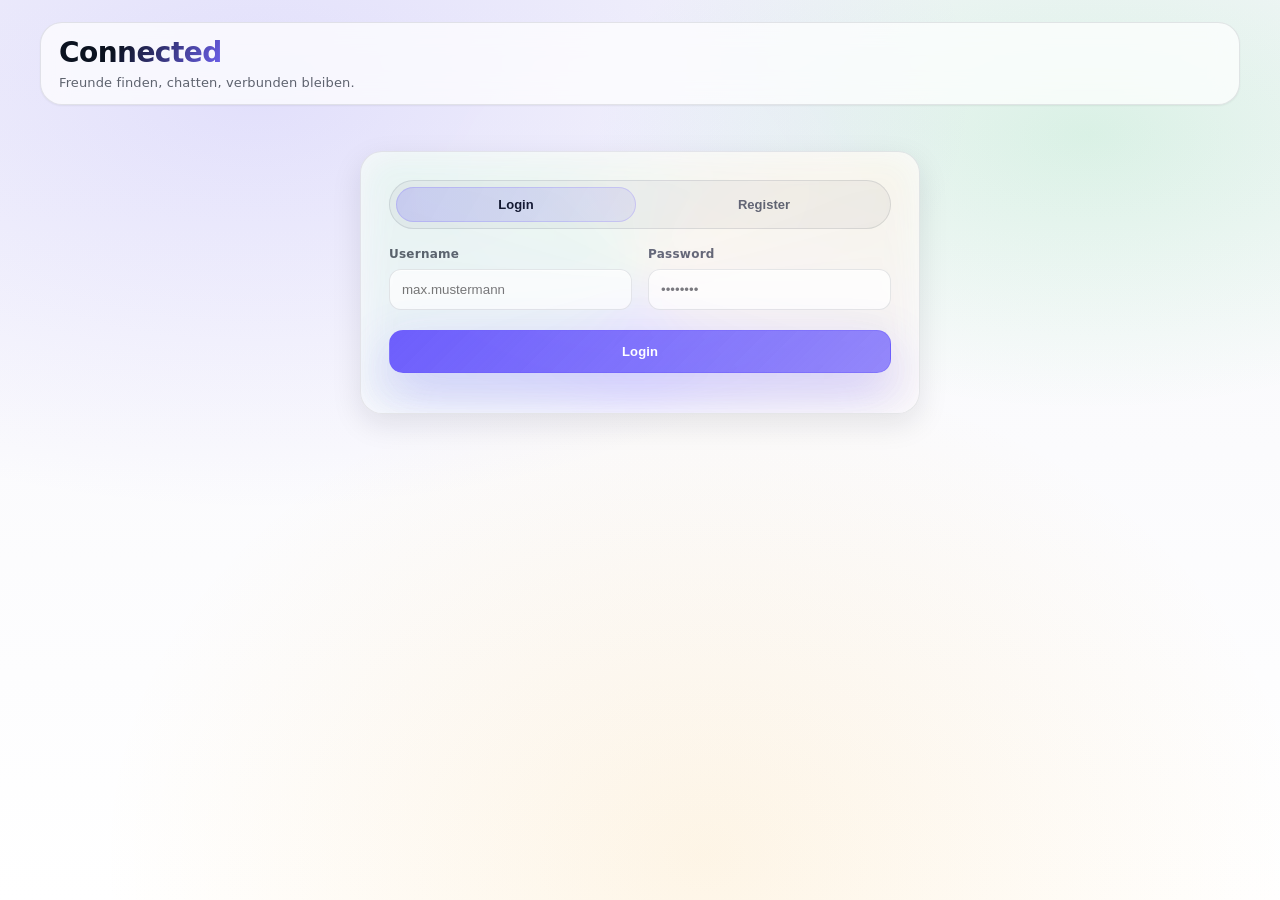
==== Frontend/index.html @ 9538263d "Phase 2 auth modules working" ====
<!DOCTYPE html>
<html lang="de">
<head>
  <meta charset="UTF-8" />
  <meta name="viewport" content="width=device-width, initial-scale=1.0, viewport-fit=cover" />
  <title>Connected - Friends & Chat</title>
  <link rel="stylesheet" href="style.css" />
</head>

<body>
  <div id="app"></div>

  <script type="module" src="./src/app.js?v=2"></script>
</body>
</html>
---- Frontend/style.css ----
/* =========================================================
   CONNECTED – Modern Premium UI (Linear/Vercel-inspired)
   Drop-in replacement for your existing HTML structure
   ========================================================= */

/* -------- Design Tokens -------- */
:root{
  /* Core palette */
  --bg0: #f7f7fb;
  --bg1: #ffffff;
  --surface: rgba(255,255,255,.72);
  --surface-strong: rgba(255,255,255,.88);
  --border: rgba(17, 24, 39, .10);

  --text: #0b1220;
  --text-muted: rgba(11, 18, 32, .65);

  /* Accent: modern violet/blue (premium tech vibe) */
  --accent: #6d5efc;         /* primary */
  --accent2: #22c55e;        /* success */
  --danger: #ef4444;
  --warning: #f59e0b;

  /* Shadows */
  --shadow-sm: 0 1px 2px rgba(0,0,0,.06);
  --shadow: 0 10px 30px rgba(17,24,39,.10);
  --shadow-lg: 0 20px 60px rgba(17,24,39,.14);

  /* Radius & spacing */
  --r-sm: 10px;
  --r: 16px;
  --r-lg: 22px;

  /* Layout */
  --container: 1200px;

  /* Motion */
  --ease: cubic-bezier(.2,.8,.2,1);
  --ease2: cubic-bezier(.16, 1, .3, 1);

  /* Effects */
  --blur: blur(14px);
  --ring: 0 0 0 4px rgba(109,94,252,.18);

  color-scheme: light;
}

/* Auto dark mode */
@media (prefers-color-scheme: dark){
  :root{
    --bg0: #0b0f18;
    --bg1: #0f1624;
    --surface: rgba(15, 22, 36, .70);
    --surface-strong: rgba(15, 22, 36, .86);
    --border: rgba(255,255,255,.10);

    --text: #eef2ff;
    --text-muted: rgba(238,242,255,.62);

    --shadow-sm: 0 1px 2px rgba(0,0,0,.30);
    --shadow: 0 12px 34px rgba(0,0,0,.34);
    --shadow-lg: 0 24px 70px rgba(0,0,0,.44);

    --ring: 0 0 0 4px rgba(109,94,252,.22);

    color-scheme: dark;
  }
}

/* -------- Base Reset -------- */
*{ box-sizing: border-box; }
html, body{ height: 100%; }

body{
  margin: 0;
  font-family: ui-sans-serif, system-ui, -apple-system, "Segoe UI", Roboto, Helvetica, Arial, "Apple Color Emoji", "Segoe UI Emoji";
  color: var(--text);
  background:
    radial-gradient(1200px 700px at 20% 10%, rgba(109,94,252,.16), transparent 60%),
    radial-gradient(900px 500px at 85% 15%, rgba(34,197,94,.14), transparent 55%),
    radial-gradient(1100px 900px at 55% 95%, rgba(245,158,11,.10), transparent 55%),
    linear-gradient(180deg, var(--bg0), var(--bg1));
  overflow-x: hidden;
}

/* subtle grain */
body::before{
  content:"";
  position: fixed;
  inset: 0;
  pointer-events: none;
  opacity: .06;
  background-image: url("data:image/svg+xml,%3Csvg xmlns='http://www.w3.org/2000/svg' width='180' height='180'%3E%3Cfilter id='n'%3E%3CfeTurbulence type='fractalNoise' baseFrequency='.8' numOctaves='3' stitchTiles='stitch'/%3E%3C/filter%3E%3Crect width='180' height='180' filter='url(%23n)' opacity='.6'/%3E%3C/svg%3E");
  mix-blend-mode: overlay;
}

/* -------- Container / Topbar -------- */
.container{
  width: min(var(--container), 94vw);
  margin: 0 auto;
  padding: 22px 0 28px;
}

.topbar{
  display:flex;
  align-items:center;
  justify-content: space-between;
  gap: 16px;
  padding: 14px 18px;
  border: 1px solid var(--border);
  border-radius: var(--r-lg);
  background: var(--surface);
  backdrop-filter: var(--blur);
  box-shadow: var(--shadow-sm);
  position: sticky;
  top: 12px;
  z-index: 30;
}

h1{
  margin: 0;
  font-size: 28px;
  font-weight: 760;
  letter-spacing: -0.02em;
  line-height: 1.15;
  background: linear-gradient(120deg, var(--text) 20%, rgba(109,94,252,.95) 60%, rgba(34,197,94,.85) 95%);
  -webkit-background-clip: text;
  background-clip: text;
  color: transparent;
}

.sub{
  margin: 6px 0 0;
  font-size: 13px;
  color: var(--text-muted);
  letter-spacing: .01em;
}

.userbox{
  display:flex;
  align-items:center;
  gap: 10px;
  padding: 8px 10px;
  border: 1px solid var(--border);
  background: var(--surface-strong);
  border-radius: 999px;
  backdrop-filter: var(--blur);
  box-shadow: var(--shadow-sm);
}

#whoami{
  font-size: 13px;
  color: var(--text-muted);
  padding-left: 6px;
}

/* -------- Cards / Sections -------- */
.card{
  border: 1px solid var(--border);
  border-radius: var(--r-lg);
  background: var(--surface);
  backdrop-filter: var(--blur);
  box-shadow: var(--shadow);
  padding: 22px;
  animation: floatUp .45s var(--ease2);
  transform-origin: 50% 60%;
}

.card:hover{
  box-shadow: var(--shadow-lg);
}

@keyframes floatUp{
  from{ opacity: 0; transform: translateY(18px) scale(.99); }
  to  { opacity: 1; transform: translateY(0) scale(1); }
}

/* -------- Tabs -------- */
.tabs{
  display:flex;
  gap: 8px;
  padding: 6px;
  border-radius: 999px;
  background: rgba(0,0,0,.04);
  border: 1px solid var(--border);
  margin-bottom: 18px;
}

@media (prefers-color-scheme: dark){
  .tabs{ background: rgba(255,255,255,.06); }
}

.tab{
  flex: 1;
  border: none;
  background: transparent;
  color: var(--text-muted);
  padding: 10px 12px;
  cursor:pointer;
  border-radius: 999px;
  font-size: 13px;
  font-weight: 650;
  transition: transform .12s var(--ease), background .2s var(--ease), color .2s var(--ease);
}

.tab:hover{
  color: var(--text);
  background: rgba(109,94,252,.10);
}

.tab.active{
  background: linear-gradient(120deg, rgba(109,94,252,.22), rgba(109,94,252,.10));
  color: var(--text);
  box-shadow: inset 0 0 0 1px rgba(109,94,252,.22);
}

/* -------- Forms -------- */
.form-group label,
.field label{
  display:block;
  font-size: 12px;
  font-weight: 650;
  color: var(--text-muted);
  margin-bottom: 8px;
  letter-spacing: .02em;
  text-transform: none;
}

input, textarea, select{
  width: 100%;
  padding: 12px 12px;
  border-radius: 12px;
  border: 1px solid var(--border);
  background: rgba(255,255,255,.70);
  color: var(--text);
  outline: none;
  transition: box-shadow .2s var(--ease), border-color .2s var(--ease), transform .12s var(--ease), background .2s var(--ease);
  box-shadow: inset 0 1px 0 rgba(255,255,255,.5);
}

@media (prefers-color-scheme: dark){
  input, textarea, select{
    background: rgba(15,22,36,.66);
    box-shadow: inset 0 1px 0 rgba(255,255,255,.06);
  }
}

input:focus, textarea:focus, select:focus{
  border-color: rgba(109,94,252,.65);
  box-shadow: var(--ring);
  transform: translateY(-1px);
}

textarea{ resize: none; }

.grid2{
  display:grid;
  grid-template-columns: 1fr 1fr;
  gap: 14px;
  margin-bottom: 14px;
}

.hint{
  margin-top: 10px;
  font-size: 12px;
  color: var(--text-muted);
}

/* -------- Buttons -------- */
.btn{
  border: 1px solid var(--border);
  background: var(--surface-strong);
  color: var(--text);
  padding: 11px 14px;
  border-radius: 14px;
  cursor:pointer;
  font-size: 13px;
  font-weight: 700;
  letter-spacing: .01em;
  transition: transform .12s var(--ease), box-shadow .25s var(--ease2), background .25s var(--ease2), border-color .25s var(--ease2);
  box-shadow: var(--shadow-sm);
  position: relative;
  overflow: hidden;
}

.btn::after{
  content:"";
  position:absolute;
  inset:-40% -60%;
  background: radial-gradient(circle at 30% 20%, rgba(255,255,255,.55), transparent 45%);
  transform: translateX(-35%);
  opacity: .0;
  transition: opacity .25s var(--ease), transform .35s var(--ease2);
  pointer-events:none;
}

.btn:hover{
  transform: translateY(-1px);
  box-shadow: var(--shadow);
  border-color: rgba(109,94,252,.30);
}
.btn:hover::after{
  opacity: .55;
  transform: translateX(0);
}

.btn:active{
  transform: translateY(0);
  box-shadow: var(--shadow-sm);
}

.btn.primary{
  border-color: rgba(109,94,252,.40);
  background: linear-gradient(135deg, rgba(109,94,252,1), rgba(109,94,252,.72));
  color: white;
  box-shadow: 0 14px 30px rgba(109,94,252,.25);
}

.btn.primary:hover{
  box-shadow: 0 18px 44px rgba(109,94,252,.32);
}

.btn.ghost{
  background: transparent;
  border: 1px solid transparent;
  box-shadow: none;
}

.btn.ghost:hover{
  background: rgba(109,94,252,.10);
  border-color: rgba(109,94,252,.18);
}

.btn.small{
  padding: 8px 10px;
  border-radius: 12px;
  font-size: 12px;
}

.btn.danger{
  border-color: rgba(239,68,68,.45);
  color: #fff;
  background: linear-gradient(135deg, rgba(239,68,68,1), rgba(239,68,68,.74));
  box-shadow: 0 14px 28px rgba(239,68,68,.22);
}
.btn.danger:hover{ box-shadow: 0 18px 44px rgba(239,68,68,.28); }

.btn-small{ padding: 8px 10px; border-radius: 12px; font-size: 12px; }

/* -------- App Layout -------- */
.app-layout{
  display:grid;
  grid-template-columns: 320px 1fr;
  gap: 16px;
  padding: 18px 0 0;
}

.sidebar{
  padding: 0;
}

.sidebar-section{
  border: 1px solid var(--border);
  border-radius: var(--r-lg);
  background: var(--surface);
  backdrop-filter: var(--blur);
  box-shadow: var(--shadow);
  overflow: hidden;
  margin-bottom: 16px;
}

.sidebar-head{
  display:flex;
  align-items:center;
  justify-content: space-between;
  padding: 14px 14px 12px;
  border-bottom: 1px solid var(--border);
}

.sidebar h2{
  margin: 0;
  font-size: 13px;
  letter-spacing: .02em;
  text-transform: uppercase;
  color: var(--text-muted);
  font-weight: 800;
}

.sidebar-list{
  display:flex;
  flex-direction: column;
  gap: 6px;
  padding: 10px;
}

.sidebar-item{
  width: 100%;
  text-align:left;
  padding: 12px 12px;
  border-radius: 14px;
  border: 1px solid transparent;
  background: rgba(255,255,255,.55);
  color: var(--text);
  cursor:pointer;
  transition: transform .12s var(--ease), background .2s var(--ease), border-color .2s var(--ease);
  font-size: 13px;
  display:flex;
  align-items:center;
  justify-content: space-between;
  gap: 10px;
}

@media (prefers-color-scheme: dark){
  .sidebar-item{ background: rgba(15,22,36,.55); }
}

.sidebar-item:hover{
  background: rgba(109,94,252,.12);
  border-color: rgba(109,94,252,.22);
  transform: translateX(3px);
}

.sidebar-item.active{
  background: linear-gradient(135deg, rgba(109,94,252,.22), rgba(109,94,252,.10));
  border-color: rgba(109,94,252,.28);
  box-shadow: inset 0 0 0 1px rgba(109,94,252,.15);
}

.sidebar-item-name{
  font-weight: 750;
  display:flex;
  align-items:center;
  gap: 8px;
}

.sidebar-item-status{
  font-size: 12px;
  color: var(--text-muted);
}

/* Requests indicator */
#requestsIndicator{
  margin: 10px;
  border-radius: 14px;
  background: linear-gradient(135deg, rgba(245,158,11,.18), rgba(245,158,11,.08));
  border: 1px solid rgba(245,158,11,.18);
}

/* -------- Main Panel -------- */
.main-panel{
  border: 1px solid var(--border);
  border-radius: var(--r-lg);
  background: var(--surface);
  backdrop-filter: var(--blur);
  box-shadow: var(--shadow);
  overflow: hidden;
  display:flex;
  flex-direction: column;
}

.panel-head{
  display:flex;
  align-items:center;
  justify-content: space-between;
  gap: 12px;
  padding: 16px 16px 14px;
  border-bottom: 1px solid var(--border);
  background: linear-gradient(180deg, rgba(255,255,255,.35), transparent);
}

@media (prefers-color-scheme: dark){
  .panel-head{ background: linear-gradient(180deg, rgba(255,255,255,.06), transparent); }
}

.panel-title{
  margin: 0;
  font-size: 16px;
  font-weight: 800;
  letter-spacing: -0.01em;
}

.panel-content{
  padding: 16px;
  overflow-y: auto;
}

/* -------- Empty State -------- */
.empty-state{
  text-align: center;
  padding: 44px 18px;
  color: var(--text-muted);
}
.empty-state-icon{
  font-size: 46px;
  margin-bottom: 10px;
  filter: drop-shadow(0 10px 20px rgba(0,0,0,.12));
}

/* -------- Chat -------- */
.chat-container{
  display:flex;
  flex-direction: column;
  height: 62vh;
  min-height: 520px;
}

.chat-messages{
  flex: 1;
  overflow-y: auto;
  padding: 16px;
  display:flex;
  flex-direction: column;
  gap: 10px;
}

.message{
  display:flex;
  gap: 10px;
}

.message.own{ justify-content: flex-end; }

.message-content{
  max-width: 68%;
  padding: 12px 14px;
  border-radius: 18px;
  border: 1px solid var(--border);
  background: rgba(255,255,255,.62);
  box-shadow: var(--shadow-sm);
  line-height: 1.45;
  font-size: 13px;
  animation: popIn .22s var(--ease2);
  position: relative;
}

@media (prefers-color-scheme: dark){
  .message-content{ background: rgba(15,22,36,.62); }
}

.message.own .message-content{
  background: linear-gradient(135deg, rgba(109,94,252,1), rgba(109,94,252,.68));
  color: #fff;
  border-color: rgba(109,94,252,.35);
  box-shadow: 0 16px 40px rgba(109,94,252,.22);
}

@keyframes popIn{
  from{ opacity: 0; transform: translateY(8px) scale(.98); }
  to{ opacity: 1; transform: translateY(0) scale(1); }
}

.message-time{
  font-size: 11px;
  color: var(--text-muted);
  align-self: flex-end;
  margin-top: 4px;
}

.typing-indicator{
  font-size: 12px;
  color: var(--text-muted);
  font-style: italic;
  padding: 6px 16px 0;
}

.chat-input-area{
  padding: 14px 16px;
  border-top: 1px solid var(--border);
  display:flex;
  gap: 10px;
  align-items:flex-end;
  background: linear-gradient(180deg, transparent, rgba(255,255,255,.28));
}

@media (prefers-color-scheme: dark){
  .chat-input-area{ background: linear-gradient(180deg, transparent, rgba(255,255,255,.04)); }
}

.chat-input-area textarea{
  flex: 1;
  min-height: 44px;
  max-height: 120px;
  border-radius: 16px;
}

.chat-send-btn{
  height: 44px;
  border-radius: 14px;
  padding: 11px 14px;
}

/* -------- Friend Requests -------- */
.request-item{
  display:flex;
  align-items:center;
  justify-content: space-between;
  gap: 10px;
  padding: 12px;
  border-radius: 16px;
  border: 1px solid var(--border);
  background: rgba(255,255,255,.58);
  box-shadow: var(--shadow-sm);
}

@media (prefers-color-scheme: dark){
  .request-item{ background: rgba(15,22,36,.58); }
}

.request-username{ font-weight: 800; }
.request-time{ font-size: 12px; color: var(--text-muted); }
.request-actions{ display:flex; gap: 8px; }

/* Status dot (only used in chat header right now) */
.status-online{
  display:inline-block;
  width: 10px; height: 10px;
  border-radius: 999px;
  background: var(--accent2);
  box-shadow: 0 0 0 4px rgba(34,197,94,.15);
  animation: breathe 1.8s var(--ease) infinite;
  margin-right: 8px;
}
@keyframes breathe{
  0%,100%{ transform: scale(1); opacity: 1; }
  50%{ transform: scale(.92); opacity: .75; }
}

/* -------- Accessibility / Nice Details -------- */
:focus-visible{
  outline: none;
  box-shadow: var(--ring);
  border-radius: 12px;
}

::selection{
  background: rgba(109,94,252,.25);
}

/* Scrollbars */
*::-webkit-scrollbar{ width: 10px; height: 10px; }
*::-webkit-scrollbar-thumb{
  background: rgba(109,94,252,.25);
  border: 2px solid transparent;
  background-clip: padding-box;
  border-radius: 999px;
}
*::-webkit-scrollbar-track{ background: transparent; }

/* Reduced motion support */
@media (prefers-reduced-motion: reduce){
  *{ animation: none !important; transition: none !important; }
}

/* -------- Responsive -------- */
@media (max-width: 980px){
  .grid2{ grid-template-columns: 1fr; }
  .app-layout{ grid-template-columns: 1fr; }
  .chat-container{ height: 62vh; min-height: 520px; }
  .message-content{ max-width: 86%; }
}

@media (max-width: 640px){
  .container{ width: 96vw; }
  .topbar{
    position: relative;
    top: 0;
    border-radius: var(--r);
  }
  h1{ font-size: 22px; }
  .card{ padding: 16px; border-radius: var(--r); }
  .chat-container{ min-height: 500px; }
  .btn{ padding: 12px 14px; }
}
/* =========================================================
   MODERN UI UPGRADE PACK (Add-on)
   - Bigger centered login card
   - Animated background blobs
   - Toasts
   - Avatars
   - Message reactions
   - Sidebar collapse polish
   ========================================================= */

/* --- Animated background blobs (no HTML needed) --- */
body::after{
  content:"";
  position: fixed;
  inset: -30%;
  pointer-events: none;
  background:
    radial-gradient(600px 420px at 18% 20%, rgba(109,94,252,.22), transparent 62%),
    radial-gradient(520px 360px at 82% 18%, rgba(34,197,94,.18), transparent 60%),
    radial-gradient(720px 520px at 55% 95%, rgba(245,158,11,.14), transparent 62%);
  filter: blur(18px);
  animation: blobMove 16s cubic-bezier(.2,.8,.2,1) infinite alternate;
  opacity: .85;
}

@keyframes blobMove{
  0%   { transform: translate3d(-2%, -1%, 0) scale(1); }
  50%  { transform: translate3d(2%,  1%, 0) scale(1.06); }
  100% { transform: translate3d(1%, -2%, 0) scale(1.02); }
}

/* --- Make auth card bigger & centered --- */
#authCard.card{
  max-width: 560px;
  margin: 46px auto 0;
  padding: 28px;
}

#authCard .grid2{
  gap: 16px;
}

#authCard .btn.primary{
  width: 100%;
  margin-top: 6px;
  padding: 13px 16px;
  border-radius: 14px;
}

#authCard{
  position: relative;
}

/* subtle glow for auth */
#authCard::before{
  content:"";
  position:absolute;
  inset:-2px;
  border-radius: 22px;
  background: linear-gradient(135deg, rgba(109,94,252,.35), rgba(34,197,94,.20), rgba(245,158,11,.18));
  filter: blur(14px);
  opacity: .35;
  z-index: -1;
}

/* --- Toast notifications --- */
.toast-wrap{
  position: fixed;
  top: 18px;
  right: 18px;
  display: flex;
  flex-direction: column;
  gap: 10px;
  z-index: 9999;
}

.toast{
  min-width: 260px;
  max-width: 360px;
  border-radius: 16px;
  padding: 12px 12px;
  border: 1px solid rgba(255,255,255,.12);
  background: rgba(20,20,28,.65);
  color: white;
  backdrop-filter: blur(14px);
  box-shadow: 0 18px 46px rgba(0,0,0,.22);
  animation: toastIn .35s cubic-bezier(.16,1,.3,1);
  display:flex;
  gap: 10px;
  align-items:flex-start;
}

@keyframes toastIn{
  from{ opacity: 0; transform: translateY(-10px) scale(.98); }
  to  { opacity: 1; transform: translateY(0) scale(1); }
}

.toast .t-icon{
  width: 28px;
  height: 28px;
  border-radius: 10px;
  display:grid;
  place-items:center;
  background: rgba(109,94,252,.35);
}

.toast .t-title{ font-weight: 800; font-size: 13px; margin: 0; }
.toast .t-msg{ font-size: 12px; opacity: .85; margin: 2px 0 0; }
.toast .t-close{
  margin-left:auto;
  border: none;
  background: transparent;
  color: rgba(255,255,255,.8);
  cursor:pointer;
  font-size: 16px;
  line-height: 1;
}

/* --- Avatars (initials) --- */
.avatar{
  width: 30px;
  height: 30px;
  border-radius: 12px;
  display:grid;
  place-items:center;
  font-weight: 900;
  font-size: 12px;
  letter-spacing: .02em;
  color: white;
  background: linear-gradient(135deg, rgba(109,94,252,1), rgba(109,94,252,.65));
  box-shadow: 0 12px 26px rgba(109,94,252,.22);
  flex: 0 0 auto;
}

.sidebar-item-name{
  display:flex;
  align-items:center;
  gap: 10px;
}

/* --- Sidebar collapse state --- */
.sidebar-section.collapsed .sidebar-list{
  display:none;
}
.sidebar-section.collapsed .sidebar-head{
  border-bottom: none;
}
.collapse-btn{
  border: 1px solid rgba(255,255,255,.12);
  background: rgba(109,94,252,.10);
  color: rgba(11,18,32,.85);
  padding: 6px 10px;
  border-radius: 12px;
  cursor:pointer;
  font-weight: 800;
  font-size: 12px;
  transition: transform .12s ease, background .2s ease;
}
@media (prefers-color-scheme: dark){
  .collapse-btn{ color: rgba(238,242,255,.86); }
}
.collapse-btn:hover{ transform: translateY(-1px); background: rgba(109,94,252,.18); }

/* --- Message reaction UI --- */
.reaction-bar{
  display:flex;
  gap: 6px;
  margin-top: 6px;
  flex-wrap: wrap;
}
.reaction-pill{
  border-radius: 999px;
  padding: 4px 8px;
  font-size: 12px;
  border: 1px solid rgba(255,255,255,.14);
  background: rgba(0,0,0,.06);
  display:inline-flex;
  gap: 6px;
  align-items:center;
}
@media (prefers-color-scheme: dark){
  .reaction-pill{ background: rgba(255,255,255,.06); }
}

/* floating reaction picker */
.reaction-picker{
  position: fixed;
  z-index: 9998;
  display:flex;
  gap: 6px;
  padding: 8px;
  border-radius: 18px;
  border: 1px solid rgba(255,255,255,.14);
  background: rgba(20,20,28,.70);
  backdrop-filter: blur(14px);
  box-shadow: 0 22px 60px rgba(0,0,0,.30);
  animation: toastIn .2s cubic-bezier(.16,1,.3,1);
}
.reaction-picker button{
  border: none;
  background: rgba(255,255,255,.10);
  color: white;
  border-radius: 14px;
  padding: 8px 10px;
  cursor:pointer;
  font-size: 16px;
  transition: transform .12s ease, background .2s ease;
}
.reaction-picker button:hover{
  transform: translateY(-1px);
  background: rgba(255,255,255,.18);
}

/* Make chat bubbles feel more modern */
.message-content{
  border-radius: 18px;
}
.message.own .message-content{
  box-shadow: 0 18px 50px rgba(109,94,252,.20);
}
/* ===========================
   WOW PACK – More Modern / More WOW
   Paste at END of style.css
   =========================== */

/* 3D-ish background grid */
body{
  position: relative;
}
body::marker{ content:""; } /* noop */

/* Animated grid overlay */
body::before{
  content:"";
  position: fixed;
  inset: 0;
  pointer-events: none;
  opacity: .22;
  background:
    linear-gradient(rgba(255,255,255,.05) 1px, transparent 1px),
    linear-gradient(90deg, rgba(255,255,255,.05) 1px, transparent 1px);
  background-size: 44px 44px;
  mask-image: radial-gradient(800px 500px at 50% 18%, black 35%, transparent 70%);
}

/* Spotlight follows mouse (JS sets --mx/--my) */
body::after{
  content:"";
  position: fixed;
  inset: 0;
  pointer-events: none;
  background: radial-gradient(
    420px 320px at var(--mx, 50%) var(--my, 20%),
    rgba(109,94,252,.20),
    transparent 62%
  );
  mix-blend-mode: screen;
  opacity: .9;
  transition: opacity .2s ease;
}

/* Make the whole app feel more centered + premium */
.container{
  padding-top: 22px;
}
.app-layout{
  align-items: start;
  padding: 18px 0;
}

/* Premium animated border for panels */
.sidebar-section, .main-panel, #authCard{
  position: relative;
  overflow: hidden;
}

.sidebar-section::before, .main-panel::before, #authCard::before{
  content:"";
  position:absolute;
  inset:-2px;
  background: conic-gradient(
    from 180deg,
    rgba(109,94,252,.35),
    rgba(34,197,94,.22),
    rgba(245,158,11,.18),
    rgba(109,94,252,.35)
  );
  filter: blur(18px);
  opacity: .35;
  animation: borderSpin 10s linear infinite;
  z-index: 0;
}
@keyframes borderSpin{
  to{ transform: rotate(360deg); }
}

/* Keep content above glow layer */
.sidebar-section > *, .main-panel > *, #authCard > *{
  position: relative;
  z-index: 1;
}

/* Bigger, truly centered login without :has() */
#authCard{
  max-width: 620px;
  margin: 10vh auto 0;
  transform: translateZ(0);
}
@media (max-width: 640px){
  #authCard{ margin-top: 6vh; }
}

/* Make buttons feel more modern */
.btn{
  border-radius: 14px;
  letter-spacing: .01em;
}
.btn.primary{
  box-shadow: 0 18px 48px rgba(109,94,252,.28);
}
.btn.primary:hover{
  transform: translateY(-2px);
}

/* Make sidebar items more alive */
.sidebar-item{
  transition: transform .15s ease, background .2s ease, border-color .2s ease, box-shadow .2s ease;
}
.sidebar-item:hover{
  box-shadow: 0 18px 40px rgba(0,0,0,.18);
}

/* Chat bubbles a bit more “messenger” */
.message-content{
  border-radius: 18px;
}
.message.own .message-content{
  box-shadow: 0 22px 60px rgba(109,94,252,.22);
}
#chatWrapper {
  animation: chatIn .35s cubic-bezier(.2,.8,.2,1);
}

@keyframes chatIn {
  from { opacity: 0; transform: translateY(8px); }
  to   { opacity: 1; transform: translateY(0); }
}
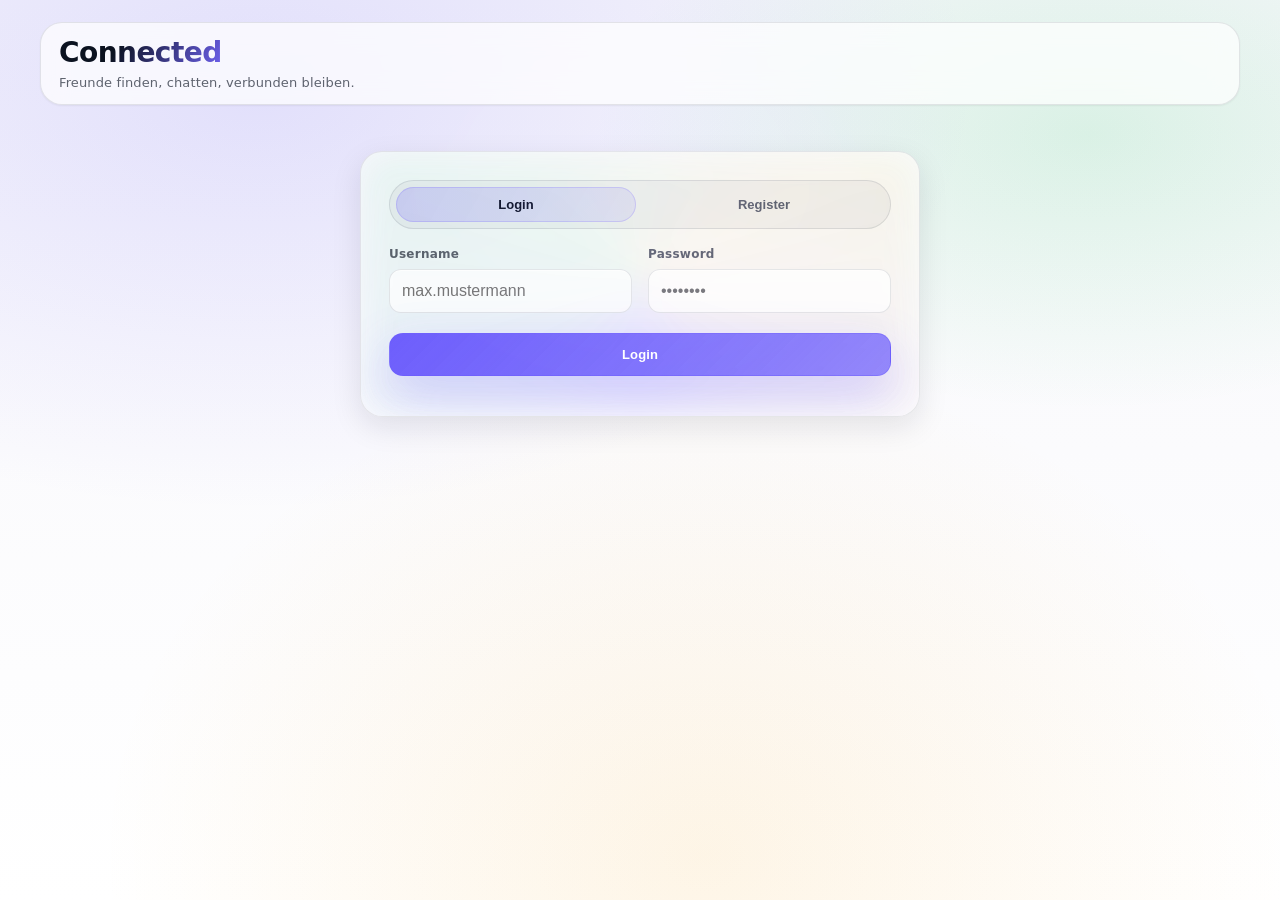
==== commit 1aba6733: "update" ====
--- a/Frontend/index.html
+++ b/Frontend/index.html
@@ -10,6 +10,7 @@
 <body>
   <div id="app"></div>
 
-  <script type="module" src="./src/app.js?v=2"></script>
+  <script type="module" src="./src/app.js?v=5"></script>
+  <script src="./ui_modern.js?v=3" defer></script>
 </body>
 </html>
--- a/Frontend/style.css
+++ b/Frontend/style.css
@@ -1017,4 +1017,78 @@
 @keyframes chatIn {
   from { opacity: 0; transform: translateY(8px); }
   to   { opacity: 1; transform: translateY(0); }
+}
+
+/* ===== Chat scroll / mobile fixes ===== */
+
+.main-panel,
+.chat-container,
+#chatWrapper {
+  min-height: 0;
+}
+
+.chat-container {
+  overflow: hidden;
+}
+
+#chatWrapper {
+  min-height: 0;
+}
+
+.chat-messages {
+  flex: 1;
+  min-height: 0;
+  overflow-y: auto;
+  overscroll-behavior: contain;
+  -webkit-overflow-scrolling: touch;
+}
+
+/* iPhone/Safari zoom fix: Inputs müssen min. 16px haben */
+input,
+textarea,
+select {
+  font-size: 16px;
+}
+
+/* Add-friend Button bisschen runter */
+.add-friend-btn {
+  margin-top: 10px;
+}
+
+/* Avatar mit 2 Buchstaben */
+.avatar {
+  width: 30px;
+  height: 30px;
+  border-radius: 12px;
+  display: grid;
+  place-items: center;
+  font-weight: 900;
+  font-size: 12px;
+  color: white;
+  background: linear-gradient(135deg, rgba(109,94,252,1), rgba(109,94,252,.65));
+  box-shadow: 0 12px 26px rgba(109,94,252,.22);
+  flex: 0 0 auto;
+}
+.main-panel,
+.chat-container,
+#chatWrapper {
+  min-height: 0;
+}
+  
+.chat-container {
+  overflow: hidden;
+}
+
+.chat-messages {
+  flex: 1;
+  min-height: 0;
+  overflow-y: auto;
+  overscroll-behavior: contain;
+  -webkit-overflow-scrolling: touch;
+}
+
+input,
+textarea,
+select {
+  font-size: 16px;
 }
